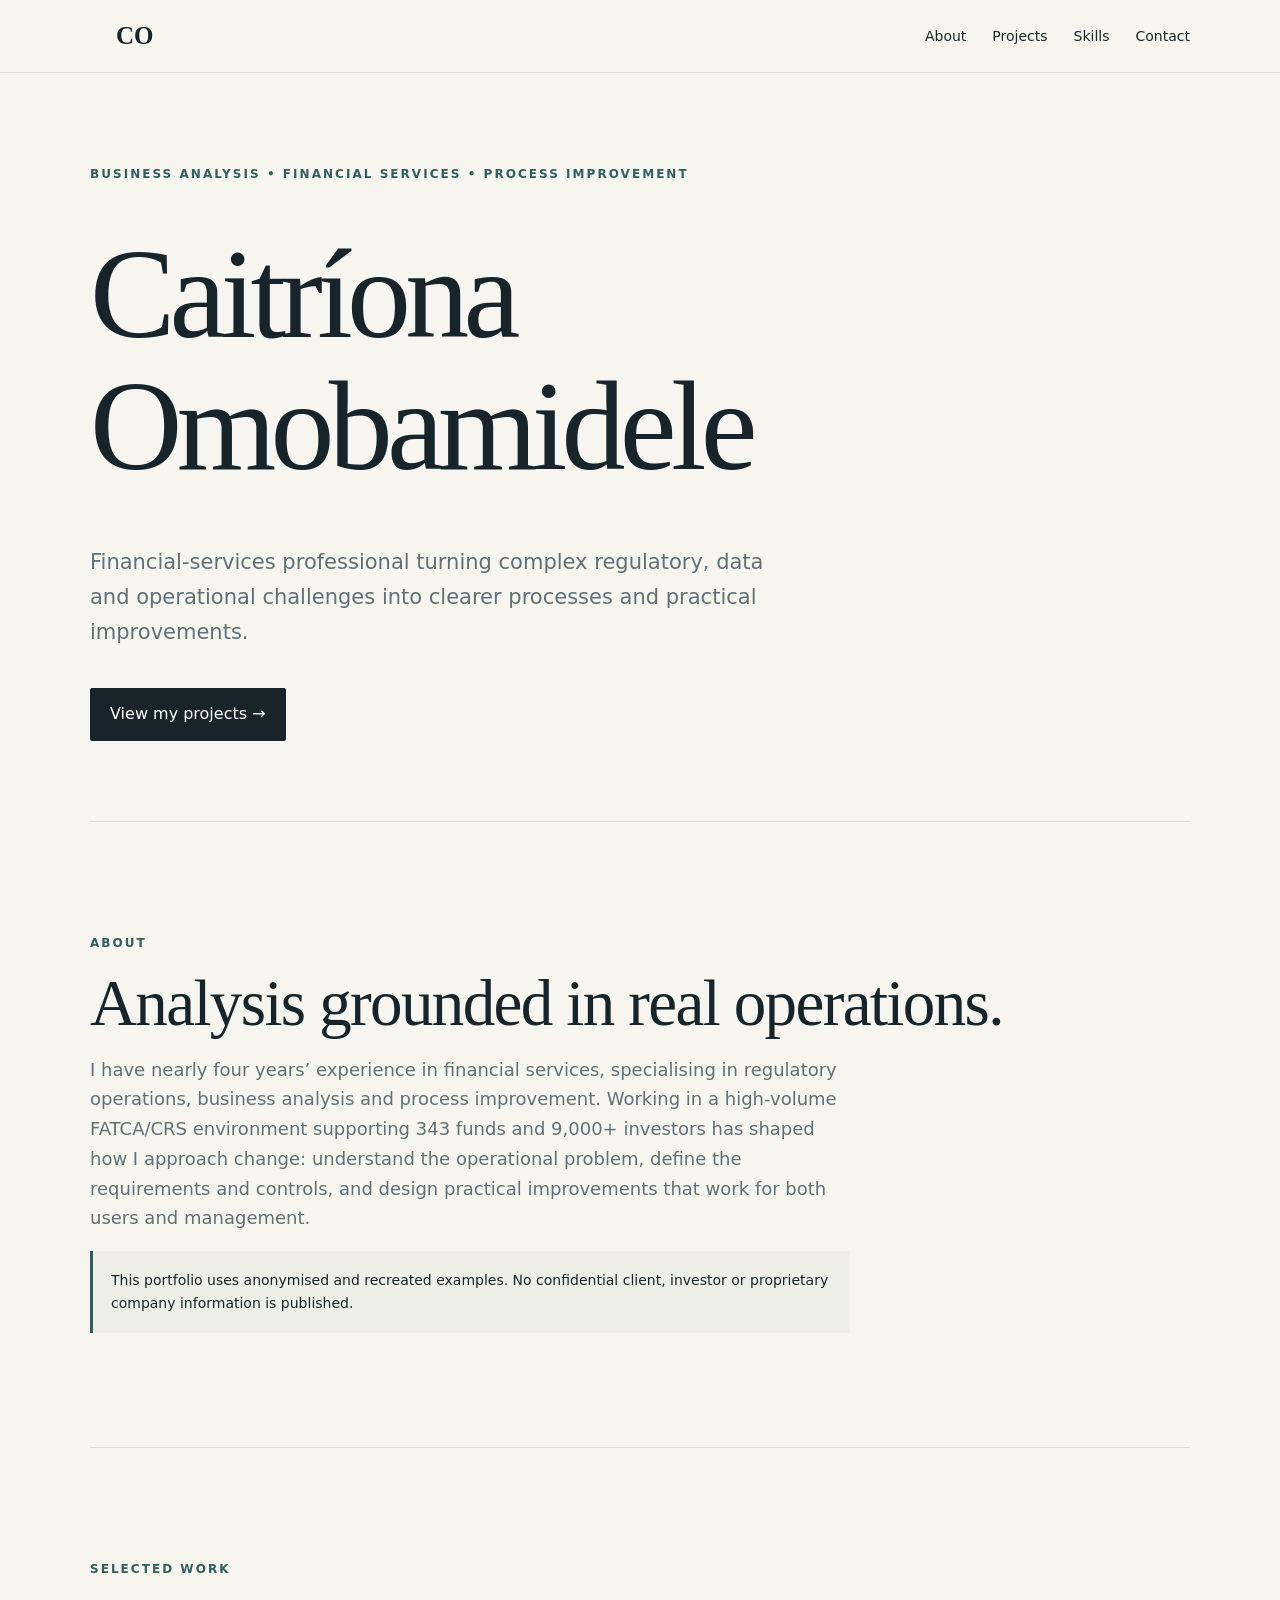
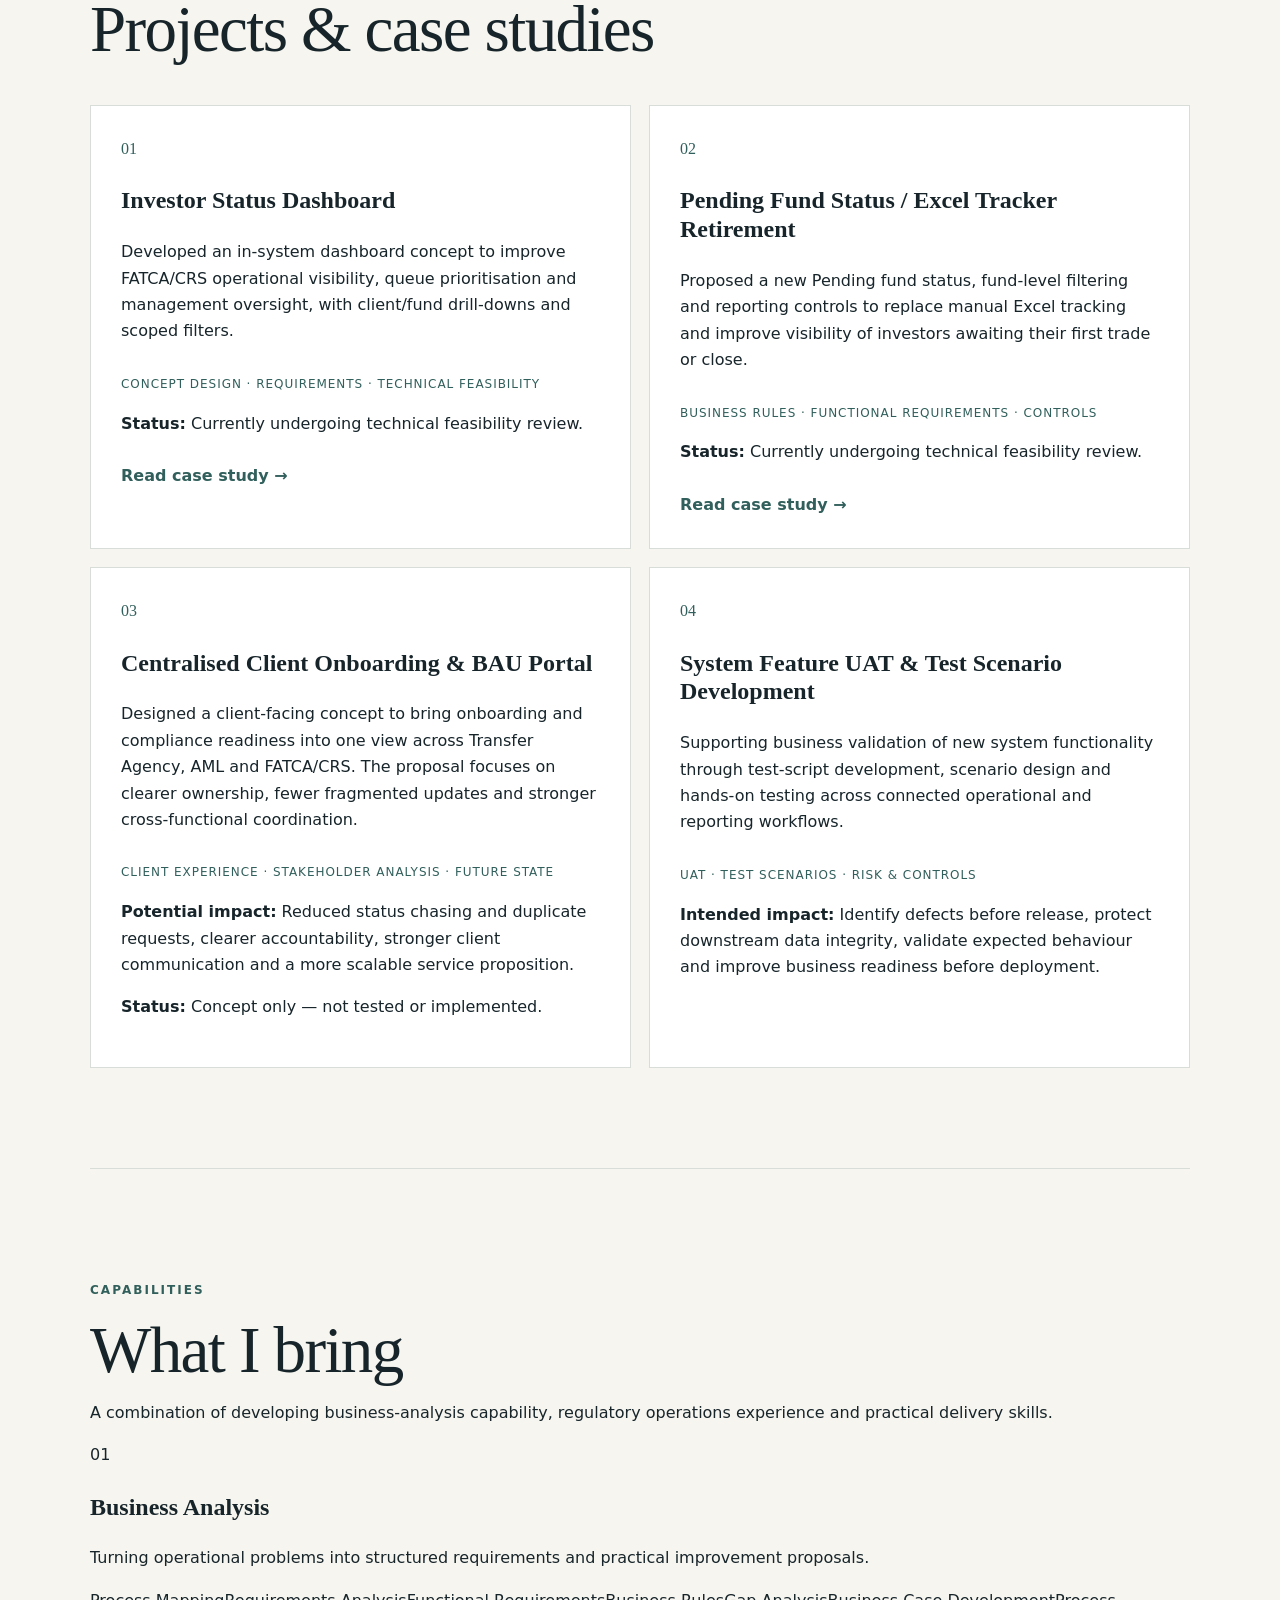
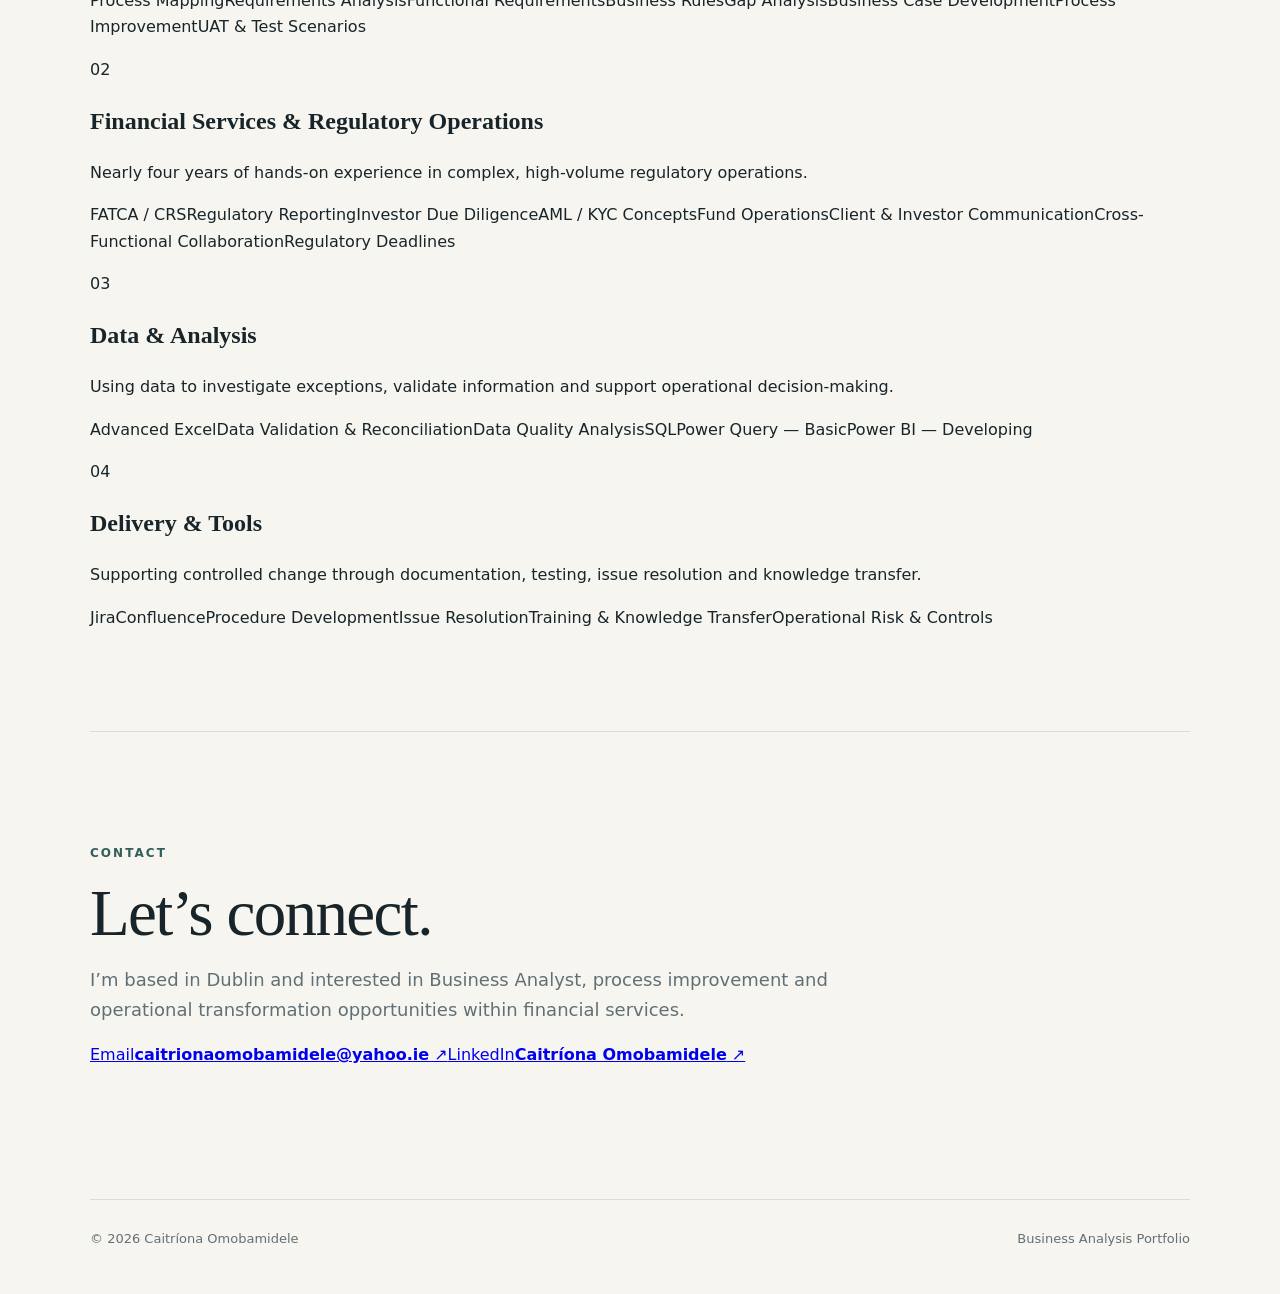
==== index.html @ cc176da2 "Redesign capabilities and contact sections" ====
<!doctype html>
<html lang="en">
<head>
<meta charset="utf-8"><meta name="viewport" content="width=device-width,initial-scale=1">
<title>Caitríona Omobamidele | Business Analysis Portfolio</title>
<meta name="description" content="Business analysis, financial services and process improvement portfolio.">
<link rel="stylesheet" href="styles.css">
</head>
<body>
<header><nav class="wrap"><a class="brand" href="#home">CO</a><div><a href="#about">About</a><a href="#projects">Projects</a><a href="#skills">Skills</a><a href="#contact">Contact</a></div></nav></header>
<main>
<section id="home" class="hero wrap"><p class="eyebrow">BUSINESS ANALYSIS • FINANCIAL SERVICES • PROCESS IMPROVEMENT</p><h1>Caitríona<br>Omobamidele</h1><p class="lead">Financial-services professional turning complex regulatory, data and operational challenges into clearer processes and practical improvements.</p><a class="button" href="#projects">View my projects →</a></section>
<section id="about" class="wrap section"><p class="eyebrow">ABOUT</p><h2>Analysis grounded in real operations.</h2><p class="copy">I have nearly four years’ experience in financial services, specialising in regulatory operations, business analysis and process improvement. Working in a high-volume FATCA/CRS environment supporting 343 funds and 9,000+ investors has shaped how I approach change: understand the operational problem, define the requirements and controls, and design practical improvements that work for both users and management.</p><p class="note">This portfolio uses anonymised and recreated examples. No confidential client, investor or proprietary company information is published.</p></section>
<section id="projects" class="wrap section"><p class="eyebrow">SELECTED WORK</p><h2>Projects & case studies</h2><div class="grid">
<article><span>01</span><h3>Investor Status Dashboard</h3><p>Developed an in-system dashboard concept to improve FATCA/CRS operational visibility, queue prioritisation and management oversight, with client/fund drill-downs and scoped filters.</p><p class="tags">Concept Design · Requirements · Technical Feasibility</p><p><strong>Status:</strong> Currently undergoing technical feasibility review.</p><a class="case-link" href="investor-monitoring-dashboard.html">Read case study →</a></article>
<article><span>02</span><h3>Pending Fund Status / Excel Tracker Retirement</h3><p>Proposed a new Pending fund status, fund-level filtering and reporting controls to replace manual Excel tracking and improve visibility of investors awaiting their first trade or close.</p><p class="tags">Business Rules · Functional Requirements · Controls</p><p><strong>Status:</strong> Currently undergoing technical feasibility review.</p><a class="case-link" href="pending-fund-status.html">Read case study →</a></article>
<article><span>03</span><h3>Centralised Client Onboarding & BAU Portal</h3><p>Designed a client-facing concept to bring onboarding and compliance readiness into one view across Transfer Agency, AML and FATCA/CRS. The proposal focuses on clearer ownership, fewer fragmented updates and stronger cross-functional coordination.</p><p class="tags">Client Experience · Stakeholder Analysis · Future State</p><p><strong>Potential impact:</strong> Reduced status chasing and duplicate requests, clearer accountability, stronger client communication and a more scalable service proposition.</p><p><strong>Status:</strong> Concept only — not tested or implemented.</p></article>
<article><span>04</span><h3>System Feature UAT & Test Scenario Development</h3><p>Supporting business validation of new system functionality through test-script development, scenario design and hands-on testing across connected operational and reporting workflows.</p><p class="tags">UAT · Test Scenarios · Risk & Controls</p><p><strong>Intended impact:</strong> Identify defects before release, protect downstream data integrity, validate expected behaviour and improve business readiness before deployment.</p></article>
</div></section>
<section id="skills" class="wrap section"><p class="eyebrow">CAPABILITIES</p><h2>What I bring</h2><p class="section-intro">A combination of developing business-analysis capability, regulatory operations experience and practical delivery skills.</p><div class="capability-grid">
<div class="capability-card"><p class="cap-number">01</p><h3>Business Analysis</h3><p class="cap-summary">Turning operational problems into structured requirements and practical improvement proposals.</p><div class="skill-chips"><span>Process Mapping</span><span>Requirements Analysis</span><span>Functional Requirements</span><span>Business Rules</span><span>Gap Analysis</span><span>Business Case Development</span><span>Process Improvement</span><span>UAT & Test Scenarios</span></div></div>
<div class="capability-card"><p class="cap-number">02</p><h3>Financial Services & Regulatory Operations</h3><p class="cap-summary">Nearly four years of hands-on experience in complex, high-volume regulatory operations.</p><div class="skill-chips"><span>FATCA / CRS</span><span>Regulatory Reporting</span><span>Investor Due Diligence</span><span>AML / KYC Concepts</span><span>Fund Operations</span><span>Client & Investor Communication</span><span>Cross-Functional Collaboration</span><span>Regulatory Deadlines</span></div></div>
<div class="capability-card"><p class="cap-number">03</p><h3>Data & Analysis</h3><p class="cap-summary">Using data to investigate exceptions, validate information and support operational decision-making.</p><div class="skill-chips"><span>Advanced Excel</span><span>Data Validation & Reconciliation</span><span>Data Quality Analysis</span><span>SQL</span><span>Power Query — Basic</span><span>Power BI — Developing</span></div></div>
<div class="capability-card"><p class="cap-number">04</p><h3>Delivery & Tools</h3><p class="cap-summary">Supporting controlled change through documentation, testing, issue resolution and knowledge transfer.</p><div class="skill-chips"><span>Jira</span><span>Confluence</span><span>Procedure Development</span><span>Issue Resolution</span><span>Training & Knowledge Transfer</span><span>Operational Risk & Controls</span></div></div>
</div></section>
<section id="contact" class="wrap section contact"><p class="eyebrow">CONTACT</p><h2>Let’s connect.</h2><p class="copy">I’m based in Dublin and interested in Business Analyst, process improvement and operational transformation opportunities within financial services.</p><div class="contact-links"><a href="mailto:caitrionaomobamidele@yahoo.ie"><span>Email</span><strong>caitrionaomobamidele@yahoo.ie</strong> ↗</a><a href="https://www.linkedin.com/in/caitriona-omobamidele-3899a21bb" target="_blank" rel="noopener noreferrer"><span>LinkedIn</span><strong>Caitríona Omobamidele</strong> ↗</a></div></section>
</main>
<footer class="wrap">© 2026 Caitríona Omobamidele <span>Business Analysis Portfolio</span></footer>
</body></html>
---- styles.css ----
:root{--ink:#17252b;--muted:#617077;--paper:#f7f5ef;--card:#fff;--line:#d9ddd9;--accent:#315f5b}*{box-sizing:border-box}html{scroll-behavior:smooth}body{margin:0;background:var(--paper);color:var(--ink);font-family:Inter,ui-sans-serif,system-ui,-apple-system,BlinkMacSystemFont,"Segoe UI",sans-serif;line-height:1.65}.wrap{width:min(1100px,88%);margin:auto}header{position:sticky;top:0;background:rgba(247,245,239,.94);backdrop-filter:blur(12px);border-bottom:1px solid var(--line);z-index:5}nav{height:72px;display:flex;align-items:center;justify-content:space-between}.brand{font-family:Georgia,serif;font-size:25px;font-weight:700}nav a{color:var(--ink);text-decoration:none;margin-left:26px;font-size:14px}.hero{min-height:78vh;display:flex;flex-direction:column;justify-content:center;padding:80px 0}.eyebrow{font-size:12px;letter-spacing:.17em;font-weight:700;color:var(--accent)}h1,h2{font-family:Georgia,"Times New Roman",serif;line-height:1.03;margin:.25em 0}h1{font-size:clamp(64px,10vw,128px);font-weight:500;letter-spacing:-.045em}h2{font-size:clamp(38px,6vw,65px);font-weight:500;letter-spacing:-.025em}.lead{max-width:680px;font-size:21px;color:var(--muted)}.button{display:inline-block;align-self:flex-start;margin-top:18px;background:var(--ink);color:white;padding:13px 20px;text-decoration:none;border-radius:2px}.section{padding:100px 0;border-top:1px solid var(--line)}.copy{max-width:760px;font-size:18px;color:var(--muted)}.note{max-width:760px;padding:18px;border-left:3px solid var(--accent);background:#eeeee8;font-size:14px}.grid{display:grid;grid-template-columns:1fr 1fr;gap:18px;margin-top:42px}.grid article{background:var(--card);border:1px solid var(--line);padding:30px;min-height:280px}.grid article span{font-family:Georgia,serif;color:var(--accent)}h3{font-family:Georgia,serif;font-size:24px;line-height:1.2}.tags{font-size:12px;text-transform:uppercase;letter-spacing:.08em;color:var(--accent);margin-top:30px}.skills{display:grid;grid-template-columns:1fr 1fr;gap:0;margin-top:35px}.skills div{padding:25px 30px 25px 0;border-top:1px solid var(--line)}.skills p{color:var(--muted)}.contact{padding-bottom:130px}footer{border-top:1px solid var(--line);padding:28px 0 45px;font-size:13px;color:var(--muted);display:flex;justify-content:space-between}@media(max-width:700px){nav div a{margin-left:12px;font-size:12px}nav div a:first-child{display:none}.grid,.skills{grid-template-columns:1fr}.hero{min-height:70vh}.section{padding:70px 0}footer{display:block}footer span{display:block;margin-top:6px}}
.case-hero{padding:110px 0 80px}.case-hero h1{font-size:clamp(52px,8vw,100px)}.case-meta{display:grid;grid-template-columns:repeat(3,1fr);gap:20px;margin-top:55px;padding-top:24px;border-top:1px solid var(--line);color:var(--muted)}.case-meta strong{color:var(--ink);font-size:13px;text-transform:uppercase;letter-spacing:.08em}.flow{display:grid;grid-template-columns:1fr auto 1fr auto 1fr;align-items:stretch;gap:14px;margin-top:42px}.flow div{background:var(--card);border:1px solid var(--line);padding:24px}.flow b{display:block;font-family:Georgia,serif;font-size:21px;margin-bottom:10px}.flow span{color:var(--muted);font-size:14px}.flow i{align-self:center;font-style:normal;font-size:24px;color:var(--accent)}.case-link{display:inline-block;margin-top:10px;color:var(--accent);font-weight:700;text-decoration:none}.case-link:hover{text-decoration:underline}@media(max-width:700px){.case-meta{grid-template-columns:1fr}.flow{grid-template-columns:1fr}.flow i{transform:rotate(90deg);justify-self:center}.case-hero{padding:75px 0 55px}}
.impact-grid{display:grid;grid-template-columns:repeat(4,1fr);gap:12px;margin:38px 0}.impact-grid div{background:var(--card);border:1px solid var(--line);padding:24px}.impact-grid strong{display:block;font-family:Georgia,serif;font-size:34px;font-weight:500;color:var(--accent);line-height:1}.impact-grid span{display:block;margin-top:10px;font-size:13px;color:var(--muted);line-height:1.4}@media(max-width:700px){.impact-grid{grid-template-columns:1fr 1fr}}
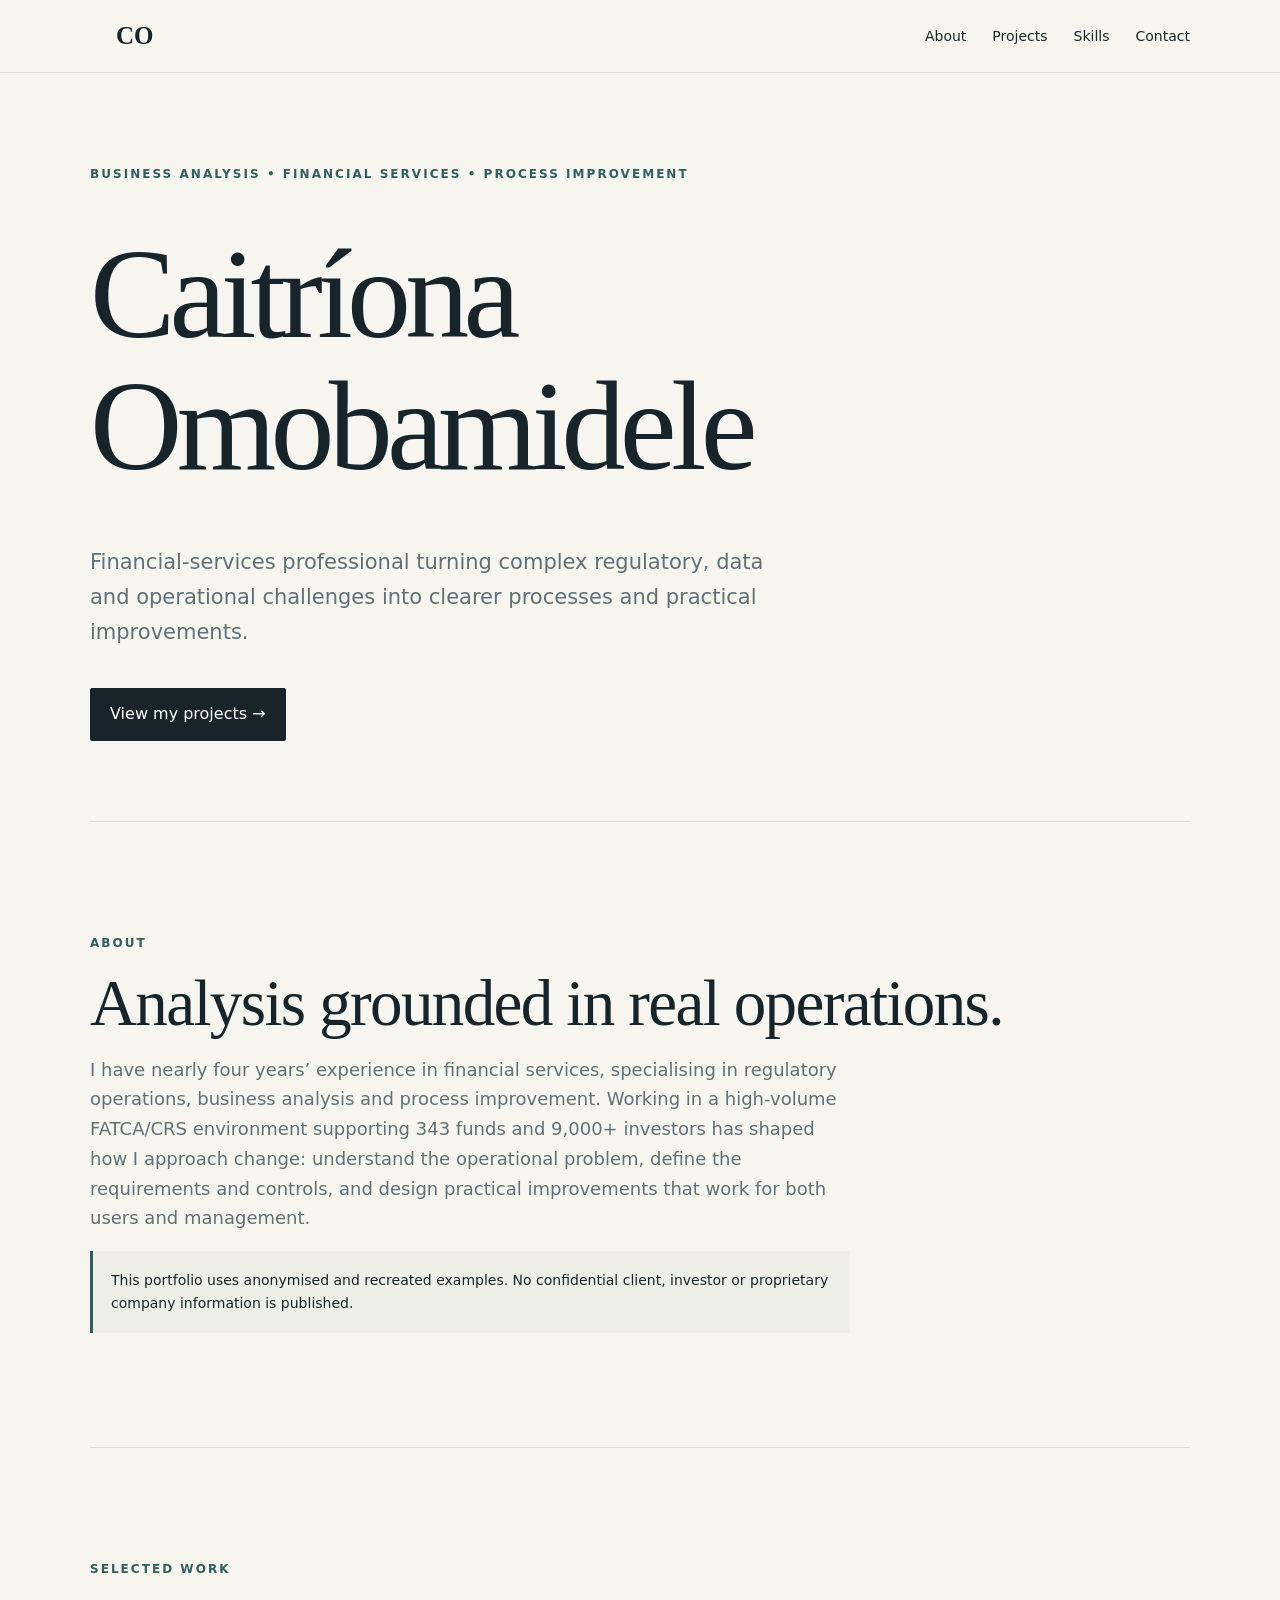
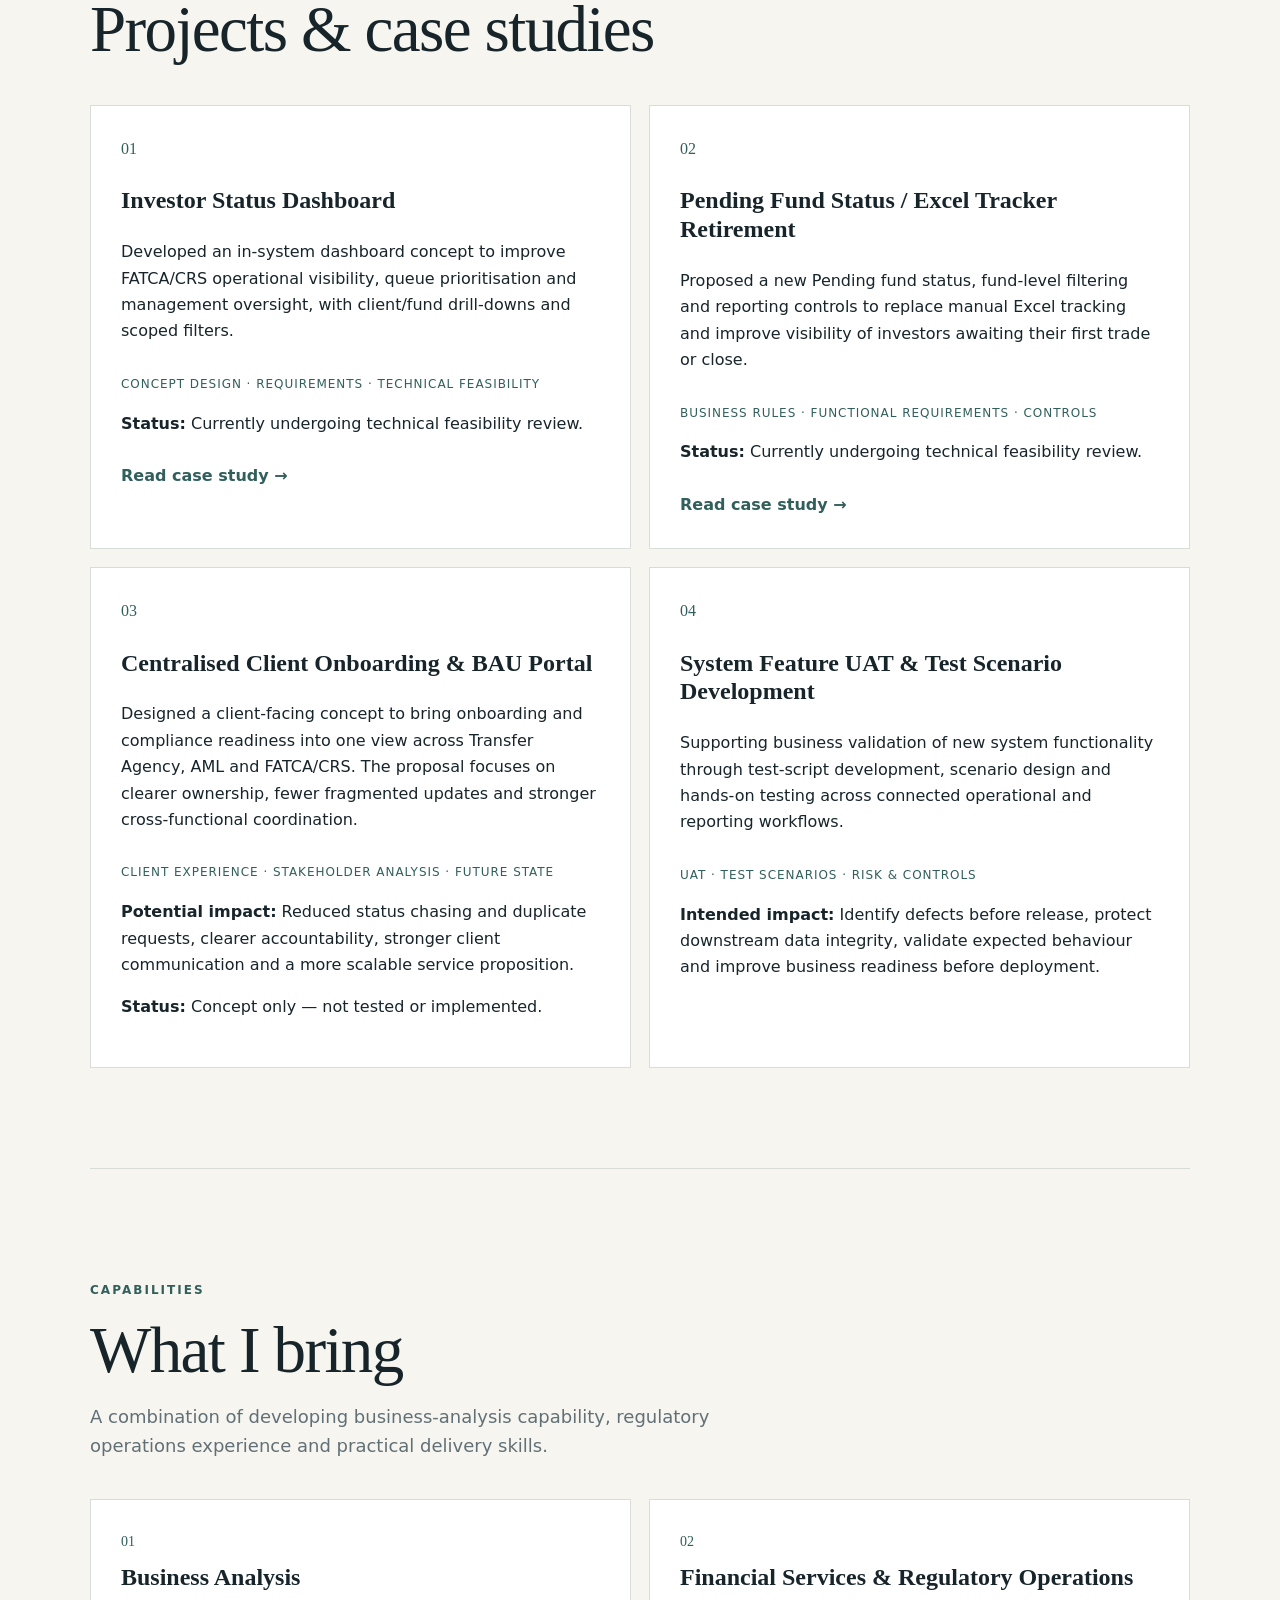
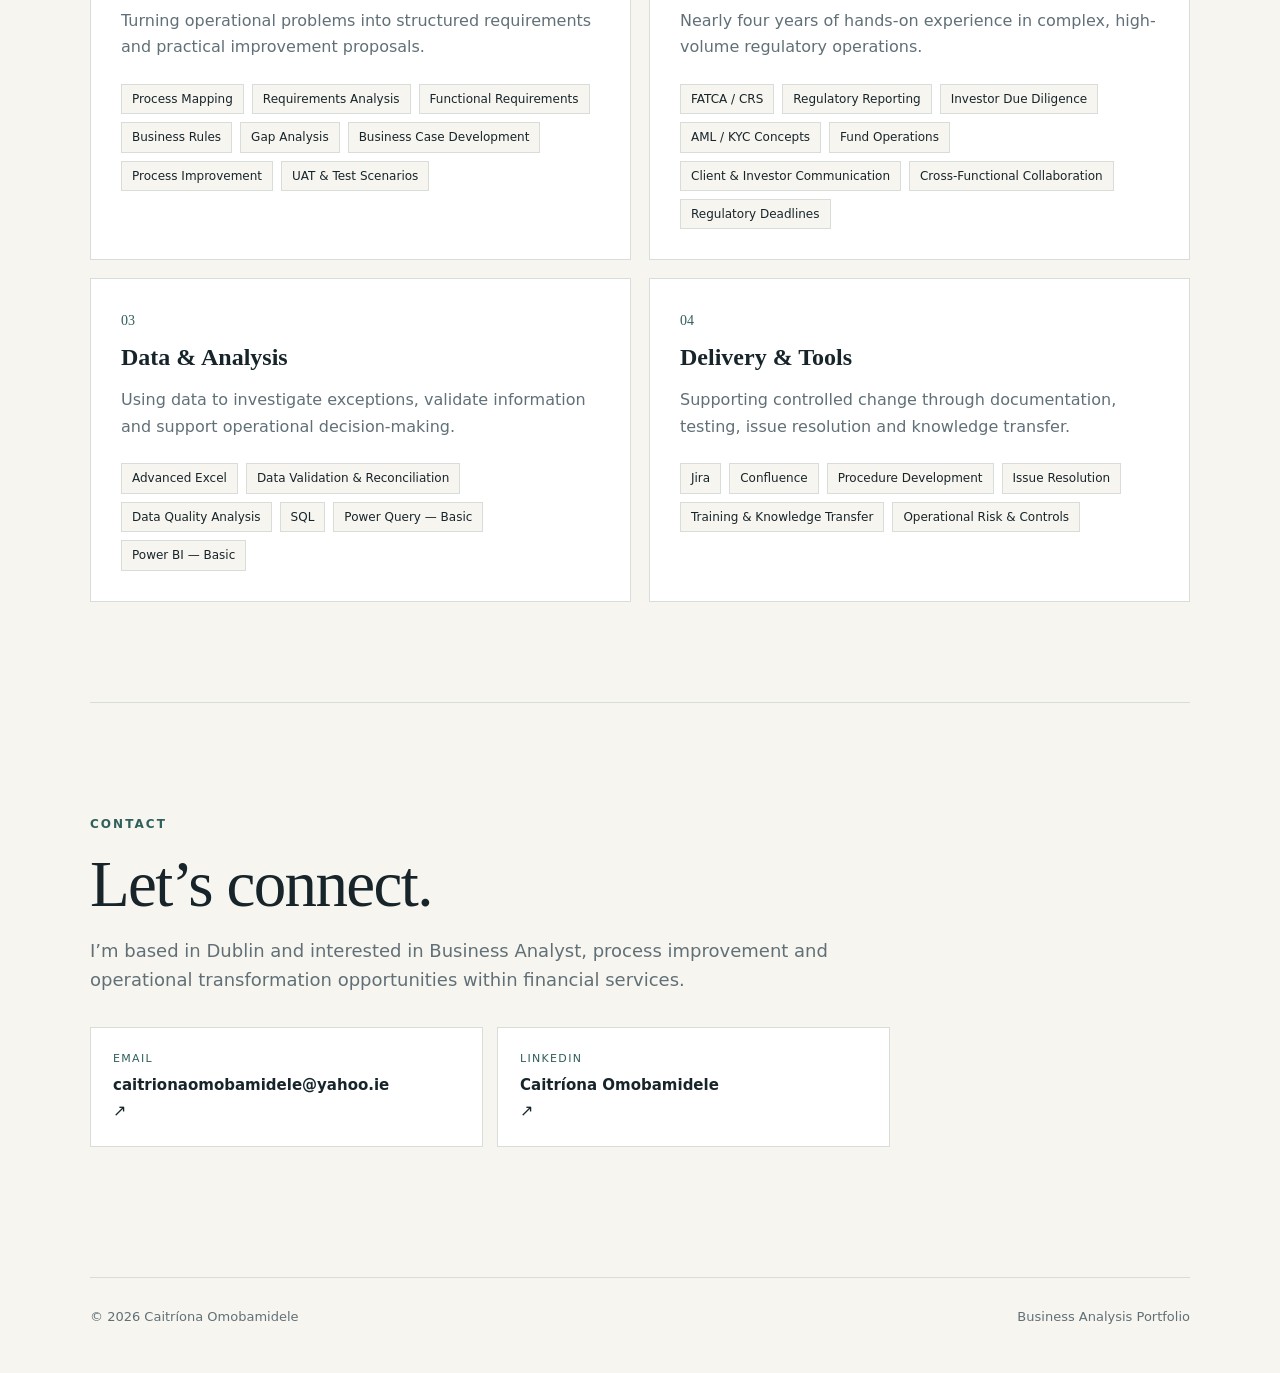
==== commit 2d4eda93: "Update Power BI proficiency to Basic" ====
--- a/index.html
+++ b/index.html
@@ -20,7 +20,7 @@
 <section id="skills" class="wrap section"><p class="eyebrow">CAPABILITIES</p><h2>What I bring</h2><p class="section-intro">A combination of developing business-analysis capability, regulatory operations experience and practical delivery skills.</p><div class="capability-grid">
 <div class="capability-card"><p class="cap-number">01</p><h3>Business Analysis</h3><p class="cap-summary">Turning operational problems into structured requirements and practical improvement proposals.</p><div class="skill-chips"><span>Process Mapping</span><span>Requirements Analysis</span><span>Functional Requirements</span><span>Business Rules</span><span>Gap Analysis</span><span>Business Case Development</span><span>Process Improvement</span><span>UAT & Test Scenarios</span></div></div>
 <div class="capability-card"><p class="cap-number">02</p><h3>Financial Services & Regulatory Operations</h3><p class="cap-summary">Nearly four years of hands-on experience in complex, high-volume regulatory operations.</p><div class="skill-chips"><span>FATCA / CRS</span><span>Regulatory Reporting</span><span>Investor Due Diligence</span><span>AML / KYC Concepts</span><span>Fund Operations</span><span>Client & Investor Communication</span><span>Cross-Functional Collaboration</span><span>Regulatory Deadlines</span></div></div>
-<div class="capability-card"><p class="cap-number">03</p><h3>Data & Analysis</h3><p class="cap-summary">Using data to investigate exceptions, validate information and support operational decision-making.</p><div class="skill-chips"><span>Advanced Excel</span><span>Data Validation & Reconciliation</span><span>Data Quality Analysis</span><span>SQL</span><span>Power Query — Basic</span><span>Power BI — Developing</span></div></div>
+<div class="capability-card"><p class="cap-number">03</p><h3>Data & Analysis</h3><p class="cap-summary">Using data to investigate exceptions, validate information and support operational decision-making.</p><div class="skill-chips"><span>Advanced Excel</span><span>Data Validation & Reconciliation</span><span>Data Quality Analysis</span><span>SQL</span><span>Power Query — Basic</span><span>Power BI — Basic</span></div></div>
 <div class="capability-card"><p class="cap-number">04</p><h3>Delivery & Tools</h3><p class="cap-summary">Supporting controlled change through documentation, testing, issue resolution and knowledge transfer.</p><div class="skill-chips"><span>Jira</span><span>Confluence</span><span>Procedure Development</span><span>Issue Resolution</span><span>Training & Knowledge Transfer</span><span>Operational Risk & Controls</span></div></div>
 </div></section>
 <section id="contact" class="wrap section contact"><p class="eyebrow">CONTACT</p><h2>Let’s connect.</h2><p class="copy">I’m based in Dublin and interested in Business Analyst, process improvement and operational transformation opportunities within financial services.</p><div class="contact-links"><a href="mailto:caitrionaomobamidele@yahoo.ie"><span>Email</span><strong>caitrionaomobamidele@yahoo.ie</strong> ↗</a><a href="https://www.linkedin.com/in/caitriona-omobamidele-3899a21bb" target="_blank" rel="noopener noreferrer"><span>LinkedIn</span><strong>Caitríona Omobamidele</strong> ↗</a></div></section>
--- a/styles.css
+++ b/styles.css
@@ -1,3 +1,4 @@
 :root{--ink:#17252b;--muted:#617077;--paper:#f7f5ef;--card:#fff;--line:#d9ddd9;--accent:#315f5b}*{box-sizing:border-box}html{scroll-behavior:smooth}body{margin:0;background:var(--paper);color:var(--ink);font-family:Inter,ui-sans-serif,system-ui,-apple-system,BlinkMacSystemFont,"Segoe UI",sans-serif;line-height:1.65}.wrap{width:min(1100px,88%);margin:auto}header{position:sticky;top:0;background:rgba(247,245,239,.94);backdrop-filter:blur(12px);border-bottom:1px solid var(--line);z-index:5}nav{height:72px;display:flex;align-items:center;justify-content:space-between}.brand{font-family:Georgia,serif;font-size:25px;font-weight:700}nav a{color:var(--ink);text-decoration:none;margin-left:26px;font-size:14px}.hero{min-height:78vh;display:flex;flex-direction:column;justify-content:center;padding:80px 0}.eyebrow{font-size:12px;letter-spacing:.17em;font-weight:700;color:var(--accent)}h1,h2{font-family:Georgia,"Times New Roman",serif;line-height:1.03;margin:.25em 0}h1{font-size:clamp(64px,10vw,128px);font-weight:500;letter-spacing:-.045em}h2{font-size:clamp(38px,6vw,65px);font-weight:500;letter-spacing:-.025em}.lead{max-width:680px;font-size:21px;color:var(--muted)}.button{display:inline-block;align-self:flex-start;margin-top:18px;background:var(--ink);color:white;padding:13px 20px;text-decoration:none;border-radius:2px}.section{padding:100px 0;border-top:1px solid var(--line)}.copy{max-width:760px;font-size:18px;color:var(--muted)}.note{max-width:760px;padding:18px;border-left:3px solid var(--accent);background:#eeeee8;font-size:14px}.grid{display:grid;grid-template-columns:1fr 1fr;gap:18px;margin-top:42px}.grid article{background:var(--card);border:1px solid var(--line);padding:30px;min-height:280px}.grid article span{font-family:Georgia,serif;color:var(--accent)}h3{font-family:Georgia,serif;font-size:24px;line-height:1.2}.tags{font-size:12px;text-transform:uppercase;letter-spacing:.08em;color:var(--accent);margin-top:30px}.skills{display:grid;grid-template-columns:1fr 1fr;gap:0;margin-top:35px}.skills div{padding:25px 30px 25px 0;border-top:1px solid var(--line)}.skills p{color:var(--muted)}.contact{padding-bottom:130px}footer{border-top:1px solid var(--line);padding:28px 0 45px;font-size:13px;color:var(--muted);display:flex;justify-content:space-between}@media(max-width:700px){nav div a{margin-left:12px;font-size:12px}nav div a:first-child{display:none}.grid,.skills{grid-template-columns:1fr}.hero{min-height:70vh}.section{padding:70px 0}footer{display:block}footer span{display:block;margin-top:6px}}
 .case-hero{padding:110px 0 80px}.case-hero h1{font-size:clamp(52px,8vw,100px)}.case-meta{display:grid;grid-template-columns:repeat(3,1fr);gap:20px;margin-top:55px;padding-top:24px;border-top:1px solid var(--line);color:var(--muted)}.case-meta strong{color:var(--ink);font-size:13px;text-transform:uppercase;letter-spacing:.08em}.flow{display:grid;grid-template-columns:1fr auto 1fr auto 1fr;align-items:stretch;gap:14px;margin-top:42px}.flow div{background:var(--card);border:1px solid var(--line);padding:24px}.flow b{display:block;font-family:Georgia,serif;font-size:21px;margin-bottom:10px}.flow span{color:var(--muted);font-size:14px}.flow i{align-self:center;font-style:normal;font-size:24px;color:var(--accent)}.case-link{display:inline-block;margin-top:10px;color:var(--accent);font-weight:700;text-decoration:none}.case-link:hover{text-decoration:underline}@media(max-width:700px){.case-meta{grid-template-columns:1fr}.flow{grid-template-columns:1fr}.flow i{transform:rotate(90deg);justify-self:center}.case-hero{padding:75px 0 55px}}
-.impact-grid{display:grid;grid-template-columns:repeat(4,1fr);gap:12px;margin:38px 0}.impact-grid div{background:var(--card);border:1px solid var(--line);padding:24px}.impact-grid strong{display:block;font-family:Georgia,serif;font-size:34px;font-weight:500;color:var(--accent);line-height:1}.impact-grid span{display:block;margin-top:10px;font-size:13px;color:var(--muted);line-height:1.4}@media(max-width:700px){.impact-grid{grid-template-columns:1fr 1fr}}+.impact-grid{display:grid;grid-template-columns:repeat(4,1fr);gap:12px;margin:38px 0}.impact-grid div{background:var(--card);border:1px solid var(--line);padding:24px}.impact-grid strong{display:block;font-family:Georgia,serif;font-size:34px;font-weight:500;color:var(--accent);line-height:1}.impact-grid span{display:block;margin-top:10px;font-size:13px;color:var(--muted);line-height:1.4}@media(max-width:700px){.impact-grid{grid-template-columns:1fr 1fr}}
+.section-intro{max-width:680px;font-size:18px;color:var(--muted);margin-bottom:38px}.capability-grid{display:grid;grid-template-columns:1fr 1fr;gap:18px}.capability-card{background:var(--card);border:1px solid var(--line);padding:30px}.cap-number{margin:0;color:var(--accent);font-family:Georgia,serif;font-size:14px}.capability-card h3{margin:10px 0}.cap-summary{color:var(--muted);min-height:54px}.skill-chips{display:flex;flex-wrap:wrap;gap:8px;margin-top:22px}.skill-chips span{border:1px solid var(--line);background:var(--paper);padding:7px 10px;font-size:12px;line-height:1.2}.contact-links{display:grid;grid-template-columns:1fr 1fr;gap:14px;max-width:800px;margin-top:32px}.contact-links a{display:flex;flex-direction:column;border:1px solid var(--line);background:var(--card);padding:22px;color:var(--ink);text-decoration:none}.contact-links a:hover{border-color:var(--accent)}.contact-links span{font-size:11px;text-transform:uppercase;letter-spacing:.12em;color:var(--accent);margin-bottom:5px}.contact-links strong{font-size:15px;overflow-wrap:anywhere}@media(max-width:700px){.capability-grid,.contact-links{grid-template-columns:1fr}.cap-summary{min-height:0}}
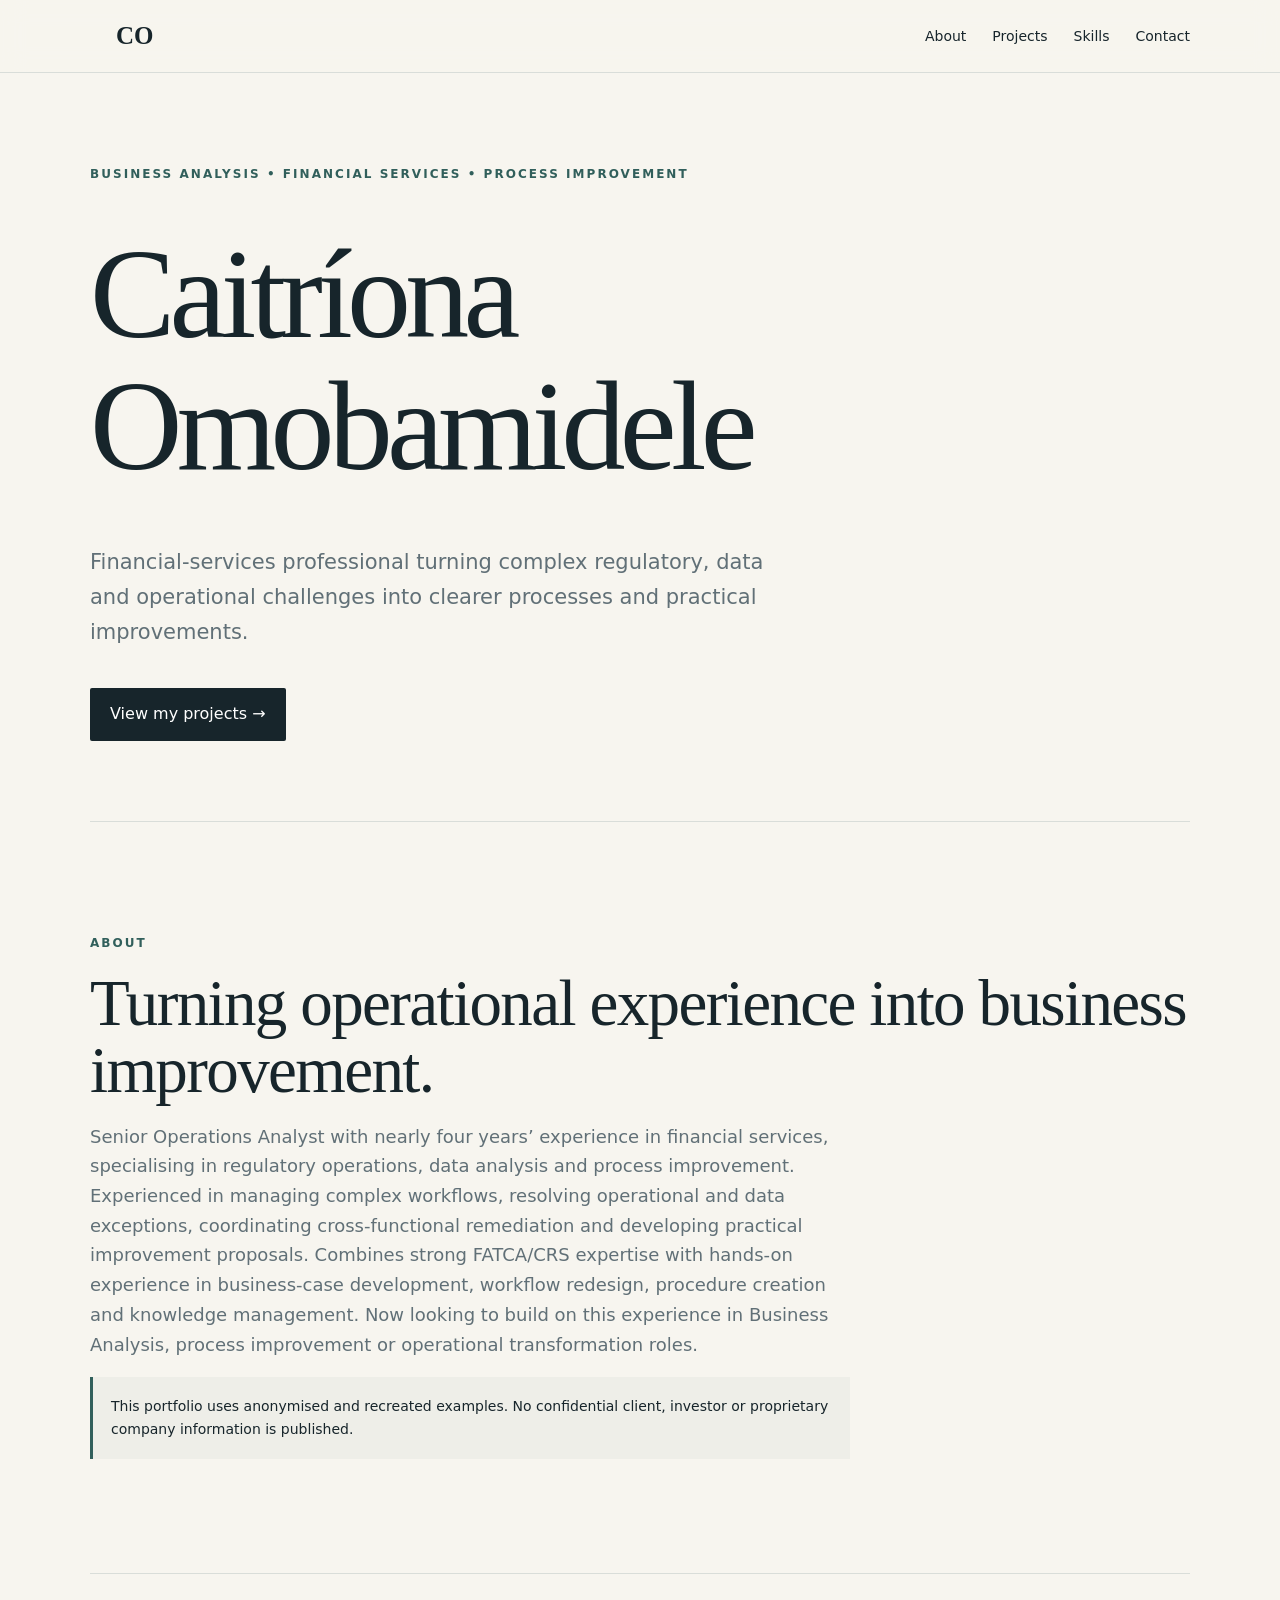
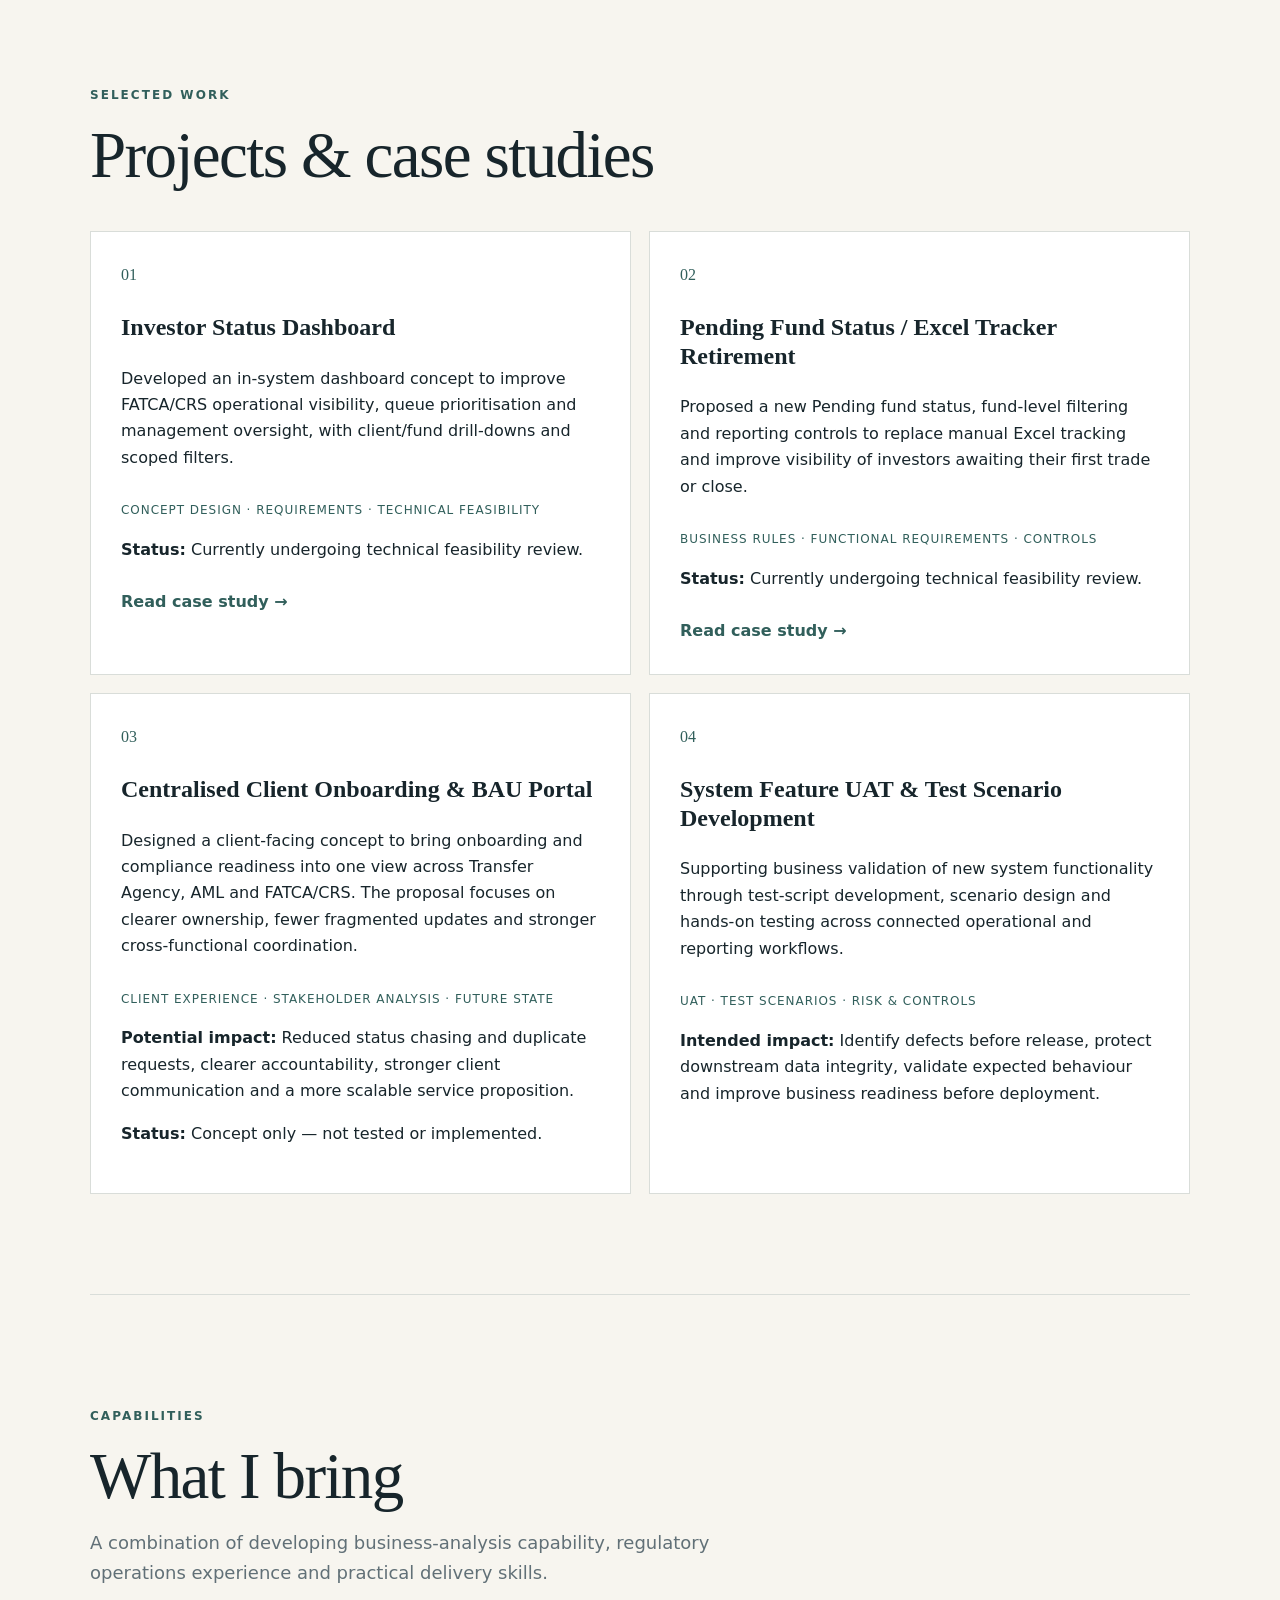
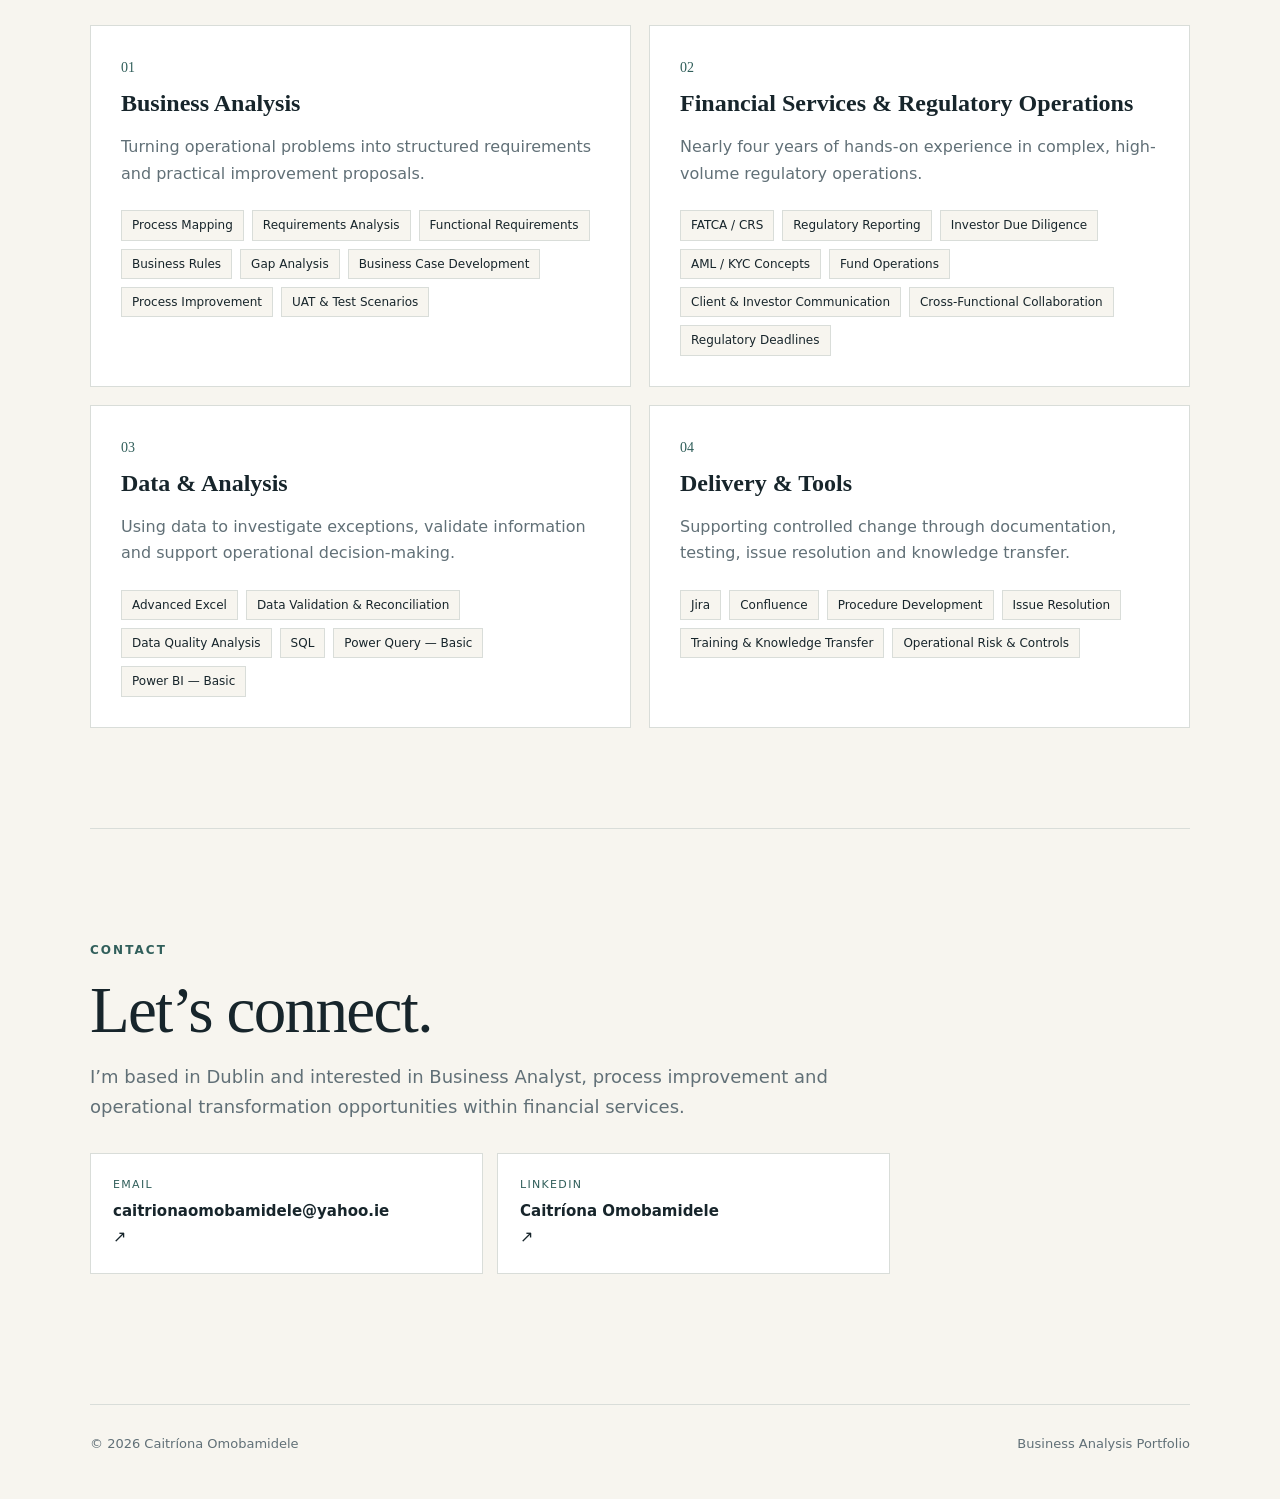
==== commit 1fa9ef65: "Refine About section career positioning" ====
--- a/index.html
+++ b/index.html
@@ -10,7 +10,7 @@
 <header><nav class="wrap"><a class="brand" href="#home">CO</a><div><a href="#about">About</a><a href="#projects">Projects</a><a href="#skills">Skills</a><a href="#contact">Contact</a></div></nav></header>
 <main>
 <section id="home" class="hero wrap"><p class="eyebrow">BUSINESS ANALYSIS • FINANCIAL SERVICES • PROCESS IMPROVEMENT</p><h1>Caitríona<br>Omobamidele</h1><p class="lead">Financial-services professional turning complex regulatory, data and operational challenges into clearer processes and practical improvements.</p><a class="button" href="#projects">View my projects →</a></section>
-<section id="about" class="wrap section"><p class="eyebrow">ABOUT</p><h2>Analysis grounded in real operations.</h2><p class="copy">I have nearly four years’ experience in financial services, specialising in regulatory operations, business analysis and process improvement. Working in a high-volume FATCA/CRS environment supporting 343 funds and 9,000+ investors has shaped how I approach change: understand the operational problem, define the requirements and controls, and design practical improvements that work for both users and management.</p><p class="note">This portfolio uses anonymised and recreated examples. No confidential client, investor or proprietary company information is published.</p></section>
+<section id="about" class="wrap section"><p class="eyebrow">ABOUT</p><h2>Turning operational experience into business improvement.</h2><p class="copy">Senior Operations Analyst with nearly four years’ experience in financial services, specialising in regulatory operations, data analysis and process improvement. Experienced in managing complex workflows, resolving operational and data exceptions, coordinating cross-functional remediation and developing practical improvement proposals. Combines strong FATCA/CRS expertise with hands-on experience in business-case development, workflow redesign, procedure creation and knowledge management. Now looking to build on this experience in Business Analysis, process improvement or operational transformation roles.</p><p class="note">This portfolio uses anonymised and recreated examples. No confidential client, investor or proprietary company information is published.</p></section>
 <section id="projects" class="wrap section"><p class="eyebrow">SELECTED WORK</p><h2>Projects & case studies</h2><div class="grid">
 <article><span>01</span><h3>Investor Status Dashboard</h3><p>Developed an in-system dashboard concept to improve FATCA/CRS operational visibility, queue prioritisation and management oversight, with client/fund drill-downs and scoped filters.</p><p class="tags">Concept Design · Requirements · Technical Feasibility</p><p><strong>Status:</strong> Currently undergoing technical feasibility review.</p><a class="case-link" href="investor-monitoring-dashboard.html">Read case study →</a></article>
 <article><span>02</span><h3>Pending Fund Status / Excel Tracker Retirement</h3><p>Proposed a new Pending fund status, fund-level filtering and reporting controls to replace manual Excel tracking and improve visibility of investors awaiting their first trade or close.</p><p class="tags">Business Rules · Functional Requirements · Controls</p><p><strong>Status:</strong> Currently undergoing technical feasibility review.</p><a class="case-link" href="pending-fund-status.html">Read case study →</a></article>
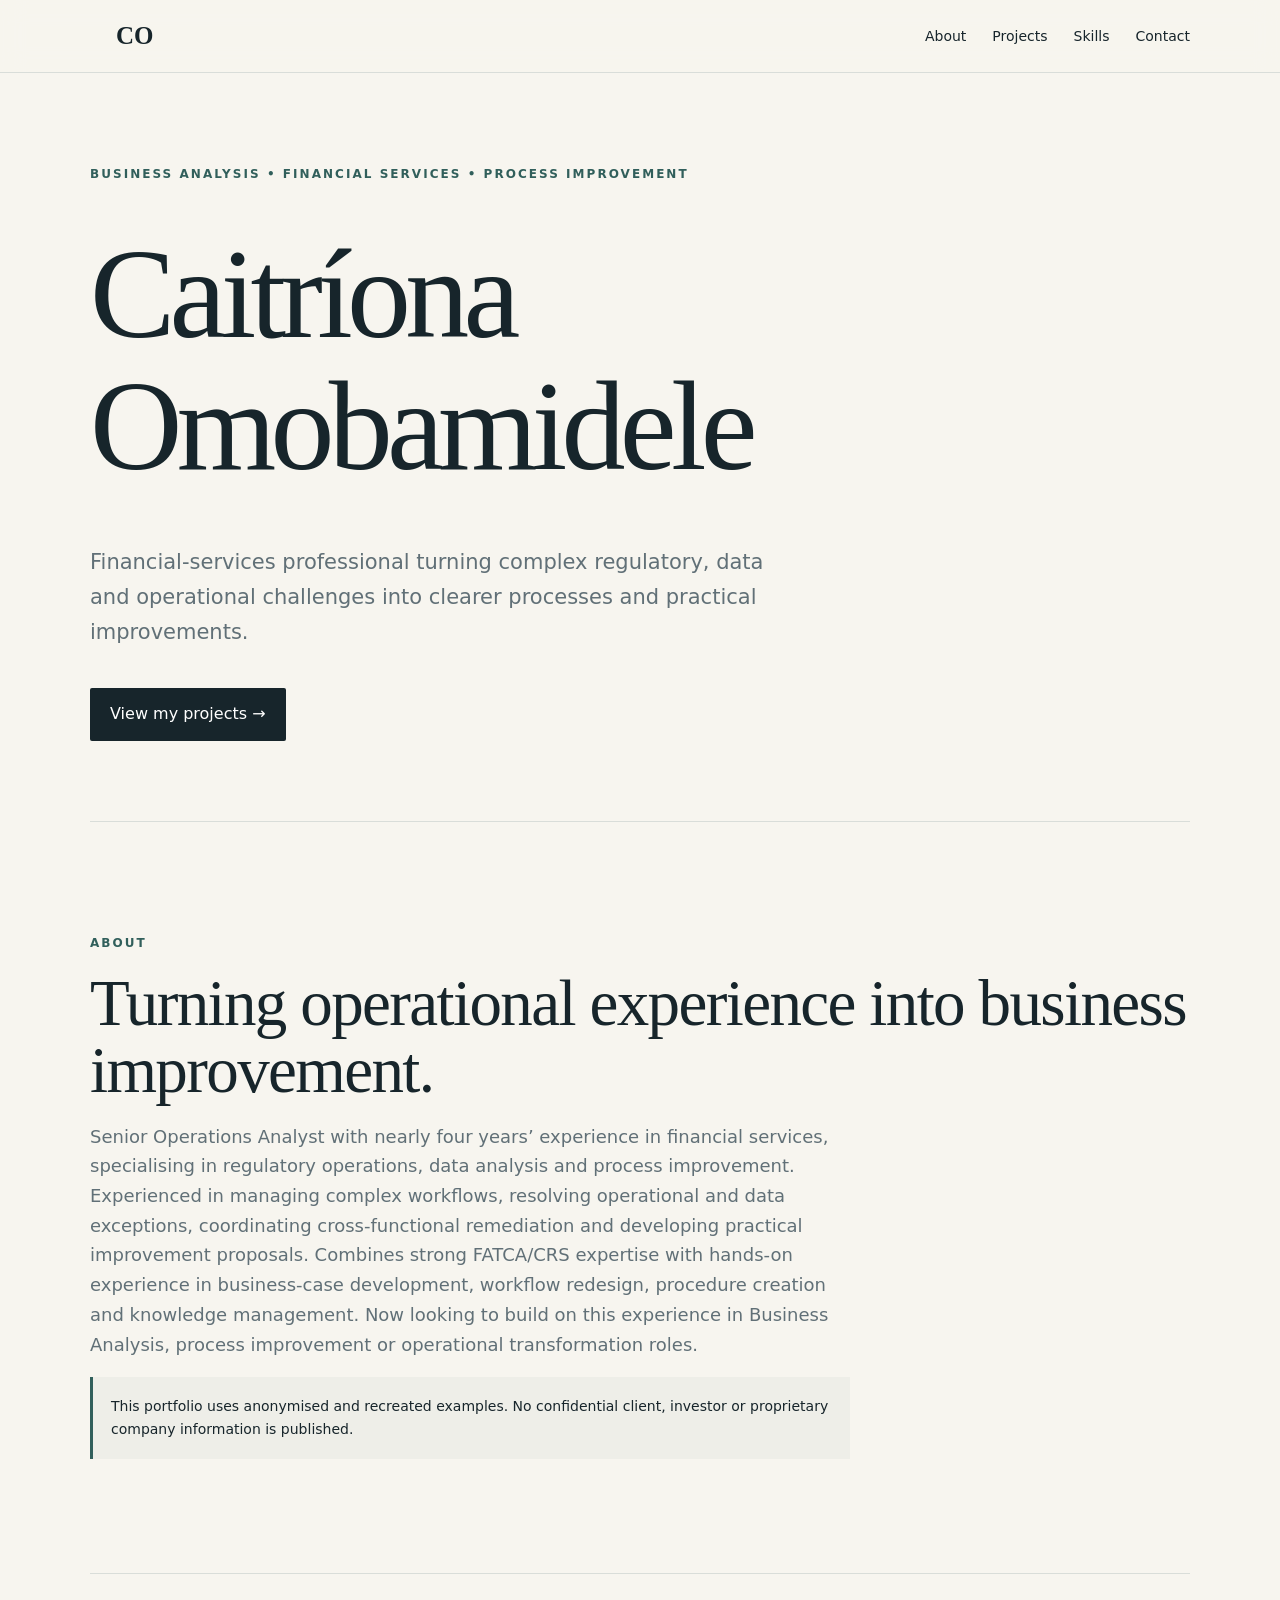
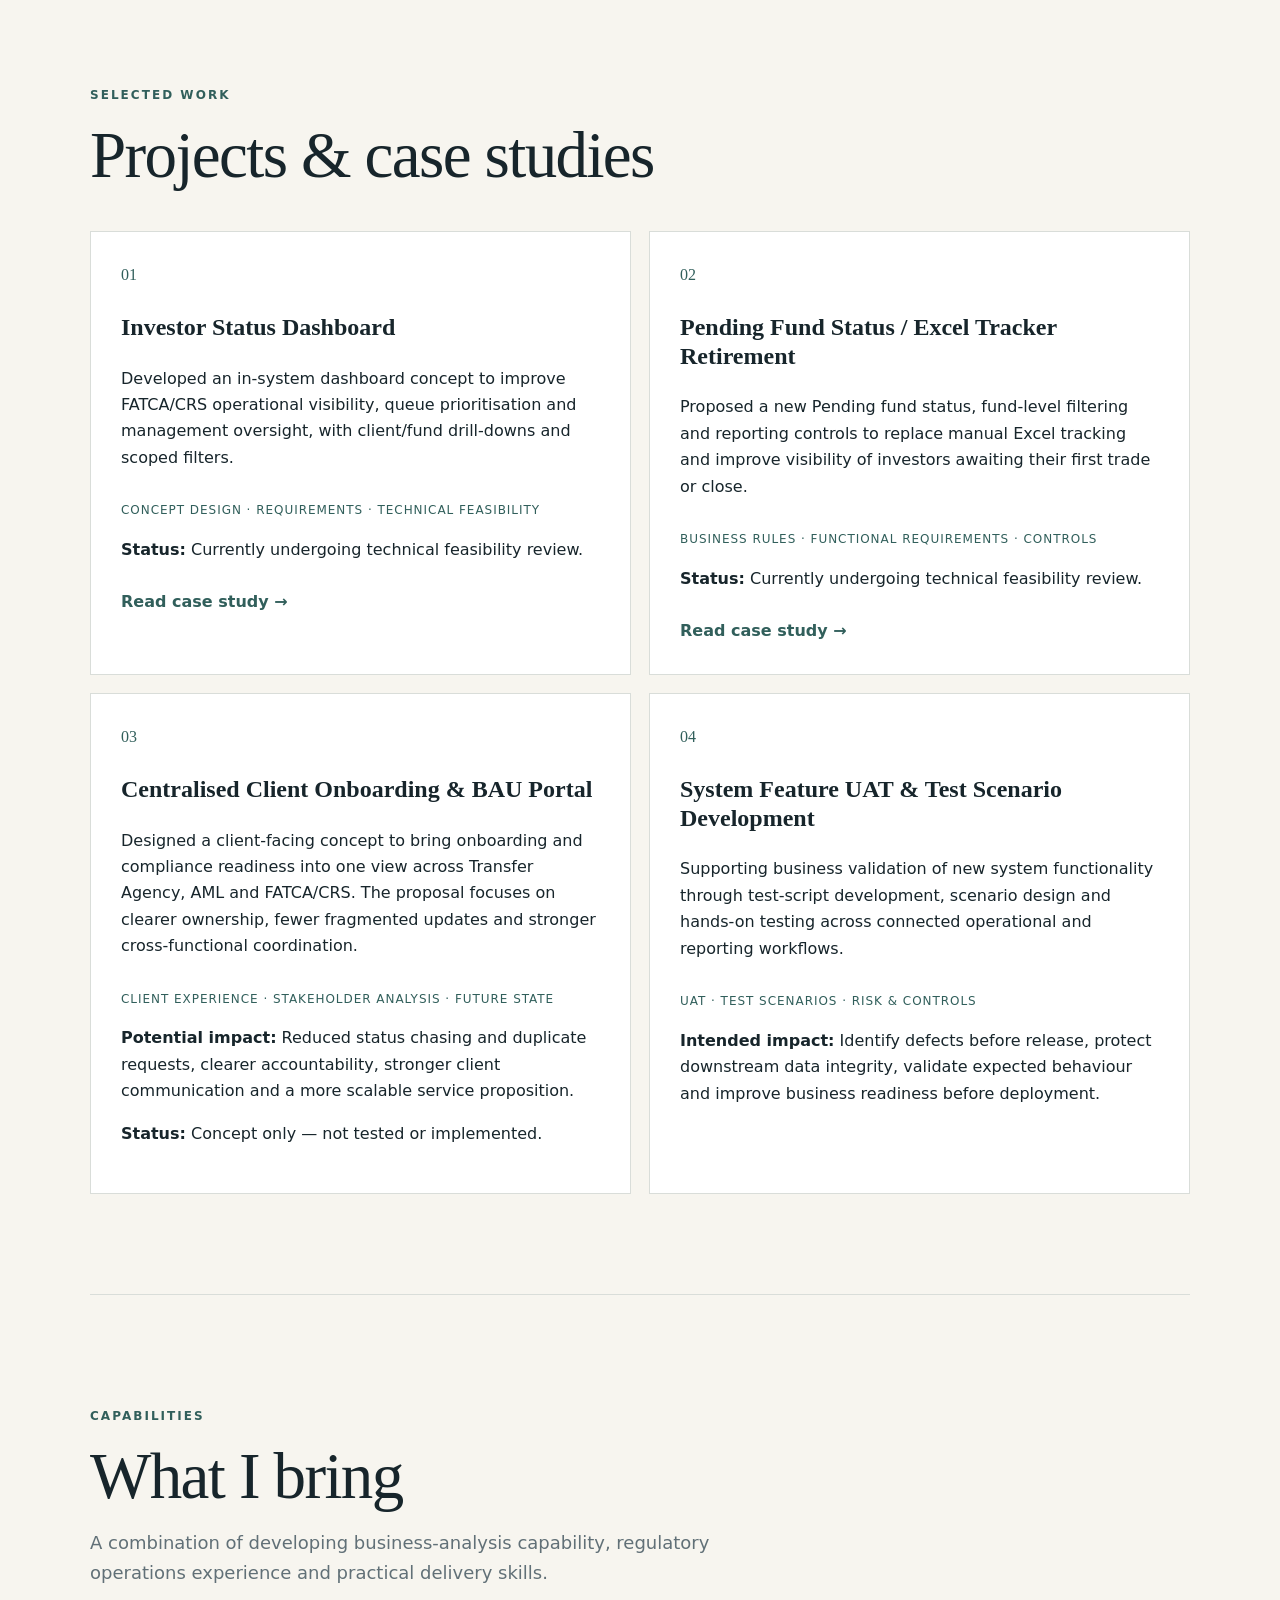
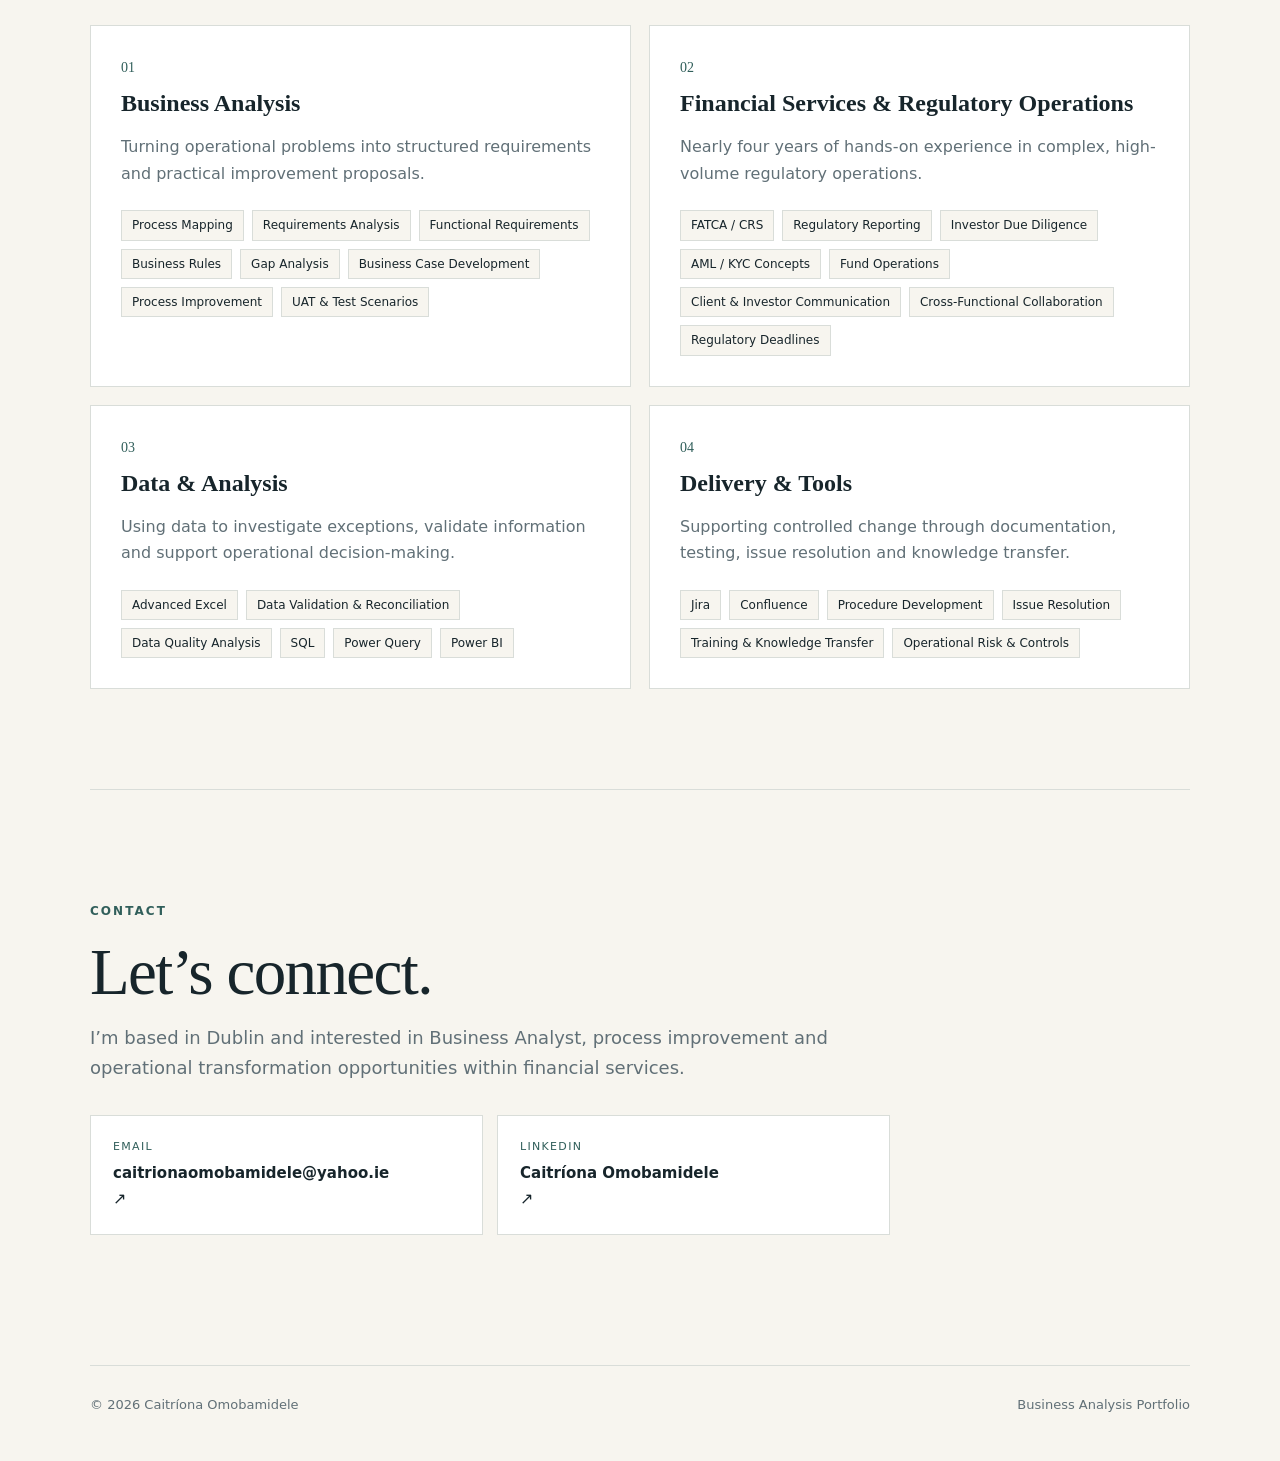
==== commit 6bf71f92: "Remove Basic labels from Power Query and Power BI" ====
--- a/index.html
+++ b/index.html
@@ -20,10 +20,10 @@
 <section id="skills" class="wrap section"><p class="eyebrow">CAPABILITIES</p><h2>What I bring</h2><p class="section-intro">A combination of developing business-analysis capability, regulatory operations experience and practical delivery skills.</p><div class="capability-grid">
 <div class="capability-card"><p class="cap-number">01</p><h3>Business Analysis</h3><p class="cap-summary">Turning operational problems into structured requirements and practical improvement proposals.</p><div class="skill-chips"><span>Process Mapping</span><span>Requirements Analysis</span><span>Functional Requirements</span><span>Business Rules</span><span>Gap Analysis</span><span>Business Case Development</span><span>Process Improvement</span><span>UAT & Test Scenarios</span></div></div>
 <div class="capability-card"><p class="cap-number">02</p><h3>Financial Services & Regulatory Operations</h3><p class="cap-summary">Nearly four years of hands-on experience in complex, high-volume regulatory operations.</p><div class="skill-chips"><span>FATCA / CRS</span><span>Regulatory Reporting</span><span>Investor Due Diligence</span><span>AML / KYC Concepts</span><span>Fund Operations</span><span>Client & Investor Communication</span><span>Cross-Functional Collaboration</span><span>Regulatory Deadlines</span></div></div>
-<div class="capability-card"><p class="cap-number">03</p><h3>Data & Analysis</h3><p class="cap-summary">Using data to investigate exceptions, validate information and support operational decision-making.</p><div class="skill-chips"><span>Advanced Excel</span><span>Data Validation & Reconciliation</span><span>Data Quality Analysis</span><span>SQL</span><span>Power Query — Basic</span><span>Power BI — Basic</span></div></div>
+<div class="capability-card"><p class="cap-number">03</p><h3>Data & Analysis</h3><p class="cap-summary">Using data to investigate exceptions, validate information and support operational decision-making.</p><div class="skill-chips"><span>Advanced Excel</span><span>Data Validation & Reconciliation</span><span>Data Quality Analysis</span><span>SQL</span><span>Power Query</span><span>Power BI</span></div></div>
 <div class="capability-card"><p class="cap-number">04</p><h3>Delivery & Tools</h3><p class="cap-summary">Supporting controlled change through documentation, testing, issue resolution and knowledge transfer.</p><div class="skill-chips"><span>Jira</span><span>Confluence</span><span>Procedure Development</span><span>Issue Resolution</span><span>Training & Knowledge Transfer</span><span>Operational Risk & Controls</span></div></div>
 </div></section>
-<section id="contact" class="wrap section contact"><p class="eyebrow">CONTACT</p><h2>Let’s connect.</h2><p class="copy">I’m based in Dublin and interested in Business Analyst, process improvement and operational transformation opportunities within financial services.</p><div class="contact-links"><a href="mailto:caitrionaomobamidele@yahoo.ie"><span>Email</span><strong>caitrionaomobamidele@yahoo.ie</strong> ↗</a><a href="https://www.linkedin.com/in/caitriona-omobamidele-3899a21bb" target="_blank" rel="noopener noreferrer"><span>LinkedIn</span><strong>Caitríona Omobamidele</strong> ↗</a></div></section>
+<section id="contact" class="wrap section contact"><p class="eyebrow">CONTACT</p><h2>Let’s connect.</h2><p class="copy">I’m based in Dublin and interested in Business Analyst, process improvement and operational transformation opportunities within financial services.</p><div class="contact-links"><a href="mailto:caitrionaomobamidele@yahoo.ie"><span>Email</span><strong>caitrionaomobamidele@yahoo.ie</strong> ↗</a><a href="https://www.linkedin.com/in/caitr%C3%ADona-omobamidele-3899a21bb" target="_blank" rel="noopener noreferrer"><span>LinkedIn</span><strong>Caitríona Omobamidele</strong> ↗</a></div></section>
 </main>
 <footer class="wrap">© 2026 Caitríona Omobamidele <span>Business Analysis Portfolio</span></footer>
 </body></html>
